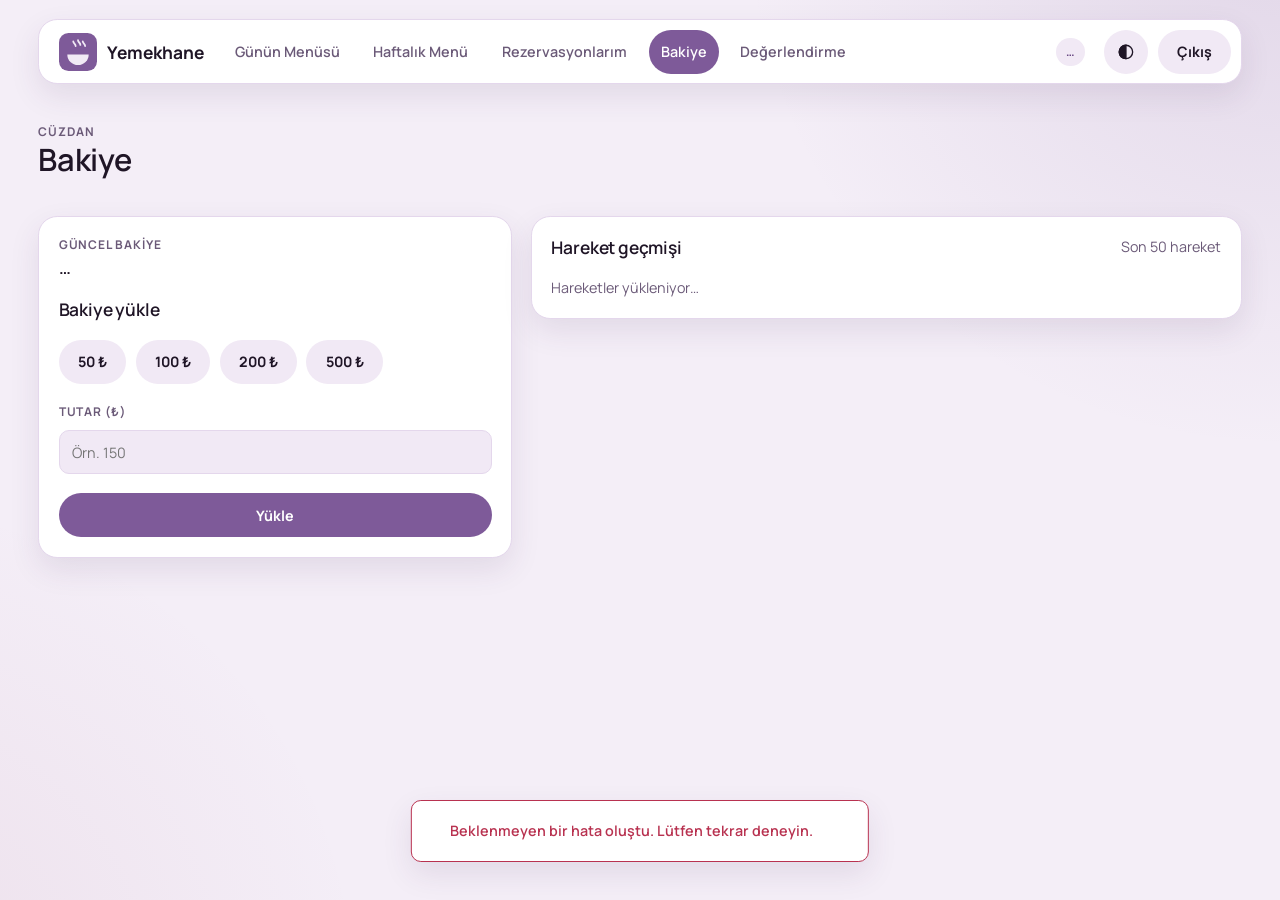
==== frontend/bakiye.html @ 965c5c7d "feat(app): add web api and html/css interface on the starter package - uygulama service (ASP.NET Cor" ====
<!doctype html>
<html lang="tr">
<head>
    <meta charset="utf-8">
    <meta name="viewport" content="width=device-width, initial-scale=1">
    <title>Bakiye · Yemekhane</title>
    <link rel="icon" href="img/ikon.svg" type="image/svg+xml">
    <link rel="preconnect" href="https://fonts.googleapis.com">
    <link rel="stylesheet" href="https://fonts.googleapis.com/css2?family=Manrope:wght@400;500;600;700&display=swap">
    <link rel="stylesheet" href="css/stil.css">
    <script src="js/tema.js"></script>
    <script type="module" src="js/bakiye.js"></script>
</head>
<body>
<div class="sayfa">
    <header class="ust-bar">
        <a class="marka" href="menu.html">
            <img src="img/ikon.svg" alt="" width="36" height="36">
            <span>Yemekhane</span>
        </a>
        <nav class="ana-menu" aria-label="Ana menü">
            <a href="menu.html">Günün Menüsü</a>
            <a href="haftalik.html">Haftalık Menü</a>
            <a href="rezervasyonlarim.html">Rezervasyonlarım</a>
            <a href="bakiye.html">Bakiye</a>
            <a href="degerlendirme.html">Değerlendirme</a>
            <a href="yonetim.html" data-yalniz-yonetici hidden>Yönetim</a>
        </nav>
        <div class="kullanici">
            <a class="cip" href="bakiye.html" id="ust-bakiye" aria-label="Güncel bakiye">…</a>
            <span class="kullanici-adi" id="ust-kullanici"></span>
            <button type="button" class="dugme dugme-kare" id="tema-dugmesi" aria-label="Temayı değiştir" title="Temayı değiştir">
                <svg viewBox="0 0 24 24" fill="none" stroke="currentColor" stroke-width="1.8" aria-hidden="true"><circle cx="12" cy="12" r="9"/><path d="M12 3a9 9 0 0 0 0 18z" fill="currentColor"/></svg>
            </button>
            <button type="button" class="dugme" id="cikis-dugmesi">Çıkış</button>
        </div>
    </header>

    <main class="sayfa-icerik">
        <div class="etiket-deger">
            <span class="ust-etiket">Cüzdan</span>
            <h1>Bakiye</h1>
        </div>

        <div class="iki-sutun">
            <section class="kart" aria-labelledby="yukleme-baslik">
                <div class="etiket-deger">
                    <span class="ust-etiket">Güncel bakiye</span>
                    <strong class="buyuk-deger" id="bakiye">…</strong>
                </div>

                <form class="form" id="yukleme-formu" novalidate>
                    <h2 id="yukleme-baslik">Bakiye yükle</h2>
                    <div class="secim-grubu" role="group" aria-label="Hızlı tutar seç">
                        <button type="button" class="dugme" data-tutar="50">50 ₺</button>
                        <button type="button" class="dugme" data-tutar="100">100 ₺</button>
                        <button type="button" class="dugme" data-tutar="200">200 ₺</button>
                        <button type="button" class="dugme" data-tutar="500">500 ₺</button>
                    </div>
                    <label class="alan">
                        <span>Tutar (₺)</span>
                        <input type="number" name="amount" step="0.01" inputmode="decimal" placeholder="Örn. 150">
                    </label>
                    <button type="submit" class="dugme dugme-ana">Yükle</button>
                </form>
            </section>

            <section class="kart" aria-labelledby="hareket-baslik">
                <div class="bolum-baslik">
                    <h2 id="hareket-baslik">Hareket geçmişi</h2>
                    <span class="ikincil">Son 50 hareket</span>
                </div>
                <div class="tablo-sarmal" id="hareketler" aria-live="polite">
                    <p class="yukleniyor">Hareketler yükleniyor…</p>
                </div>
            </section>
        </div>
    </main>
</div>

<div class="bildirim" id="bildirim" role="status" aria-live="polite" hidden></div>
</body>
</html>
---- frontend/css/stil.css ----
:root {
    --c-zemin: #130E18;
    --c-yuzey: #1D1524;
    --c-ic: #261C2F;
    --c-cizgi: #33273D;
    --c-yazi: #F1EAF5;
    --c-ikincil: #AE9FBA;
    --c-etiket: #9C8DAA;
    --c-vurgu-yazi: #CBB0E0;
    --c-ana: #7E5A99;
    --c-ana-ust: #8E6AA9;
    --c-ana-yazi: #FFFFFF;
    --c-basari: #3FBF8A;
    --c-basari-zemin: rgba(63, 191, 138, 0.14);
    --c-uyari: #E0A458;
    --c-uyari-zemin: rgba(224, 164, 88, 0.14);
    --c-hata: #E2667D;
    --c-hata-zemin: rgba(226, 102, 125, 0.14);
    --c-isik-1: rgba(126, 90, 153, 0.30);
    --c-isik-2: rgba(150, 58, 98, 0.16);
    --c-golge: 0 20px 40px rgba(0, 0, 0, 0.35);
    color-scheme: dark;

    --b: clamp(16px, 3vw, 57.6px);
    --b-c: calc(var(--b) / 4);
    --b-y: calc(var(--b) / 2);
    --b-1: var(--b);
    --b-2: calc(var(--b) * 2);
    --b-4: calc(var(--b) * 4);

    --dokun: max(44px, var(--b));
    --cip: max(28px, var(--b-y));
    --cip-x: max(10px, var(--b-c));
    --ic: max(16px, var(--b-y));
    --alan-x: max(12px, var(--b-c));
    --r-kart: max(16px, var(--b-y));
    --r-ic: max(10px, var(--b-c));

    --y-xs: clamp(12px, calc(var(--b) * .3), 15px);
    --y-s: clamp(13px, calc(var(--b) * .333), 16px);
    --y-m: clamp(14px, calc(var(--b) * .373), 18px);
    --y-l: clamp(16px, calc(var(--b) * .453), 22px);
    --y-xl: clamp(20px, calc(var(--b) * .6), 32px);
    --y-2xl: clamp(24px, calc(var(--b) * .8), 44px);
}

:root[data-tema="acik"] {
    --c-zemin: #F4EEF7;
    --c-yuzey: #FFFFFF;
    --c-ic: #F1E9F5;
    --c-cizgi: #E4D7EC;
    --c-yazi: #1F1526;
    --c-ikincil: #6B5A78;
    --c-etiket: #6B5A78;
    --c-vurgu-yazi: #6A4A84;
    --c-basari: #1F8A5B;
    --c-basari-zemin: rgba(31, 138, 91, 0.12);
    --c-uyari: #9A5B12;
    --c-uyari-zemin: rgba(224, 164, 88, 0.20);
    --c-hata: #B83250;
    --c-hata-zemin: rgba(184, 50, 80, 0.10);
    --c-isik-1: rgba(126, 90, 153, 0.16);
    --c-isik-2: rgba(150, 58, 98, 0.08);
    --c-golge: 0 12px 30px rgba(70, 40, 90, 0.10);
    color-scheme: light;
}

@media (prefers-color-scheme: light) {
    :root:not([data-tema="koyu"]) {
        --c-zemin: #F4EEF7;
        --c-yuzey: #FFFFFF;
        --c-ic: #F1E9F5;
        --c-cizgi: #E4D7EC;
        --c-yazi: #1F1526;
        --c-ikincil: #6B5A78;
        --c-etiket: #6B5A78;
        --c-vurgu-yazi: #6A4A84;
        --c-basari: #1F8A5B;
        --c-basari-zemin: rgba(31, 138, 91, 0.12);
        --c-uyari: #9A5B12;
        --c-uyari-zemin: rgba(224, 164, 88, 0.20);
        --c-hata: #B83250;
        --c-hata-zemin: rgba(184, 50, 80, 0.10);
        --c-isik-1: rgba(126, 90, 153, 0.16);
        --c-isik-2: rgba(150, 58, 98, 0.08);
        --c-golge: 0 12px 30px rgba(70, 40, 90, 0.10);
        color-scheme: light;
    }
}

*,
*::before,
*::after {
    box-sizing: border-box;
}

html {
    -webkit-text-size-adjust: 100%;
}

body {
    margin: 0;
    min-height: 100vh;
    background-color: var(--c-zemin);
    background-image:
        radial-gradient(60vw 60vw at 100% -10%, var(--c-isik-1), transparent 70%),
        radial-gradient(55vw 55vw at -10% 110%, var(--c-isik-2), transparent 70%);
    background-attachment: fixed;
    color: var(--c-yazi);
    font-family: "Manrope", system-ui, -apple-system, "Segoe UI", sans-serif;
    font-size: var(--y-m);
    line-height: 1.5;
}

h1,
h2,
h3 {
    margin: 0;
    font-weight: 600;
    letter-spacing: -0.01em;
    line-height: 1.2;
}

h1 {
    font-size: var(--y-2xl);
}

h2 {
    font-size: var(--y-l);
}

h3 {
    font-size: var(--y-m);
}

p,
ul,
dl,
dd {
    margin: 0;
}

ul {
    padding: 0;
    list-style: none;
}

a {
    color: var(--c-vurgu-yazi);
}

button,
input,
select,
textarea {
    font: inherit;
    color: inherit;
}

:focus-visible {
    outline: 2px solid var(--c-vurgu-yazi);
    outline-offset: 2px;
}

[hidden] {
    display: none !important;
}

.sayfa {
    display: flex;
    flex-direction: column;
    gap: var(--b-1);
    width: 100%;
    max-width: 1500px;
    margin: 0 auto;
    padding: var(--b-y) var(--b-1) var(--b-2);
}

.sayfa-icerik {
    display: flex;
    flex-direction: column;
    gap: var(--b-1);
    min-width: 0;
}

.ust-bar {
    display: grid;
    grid-template-columns: auto minmax(0, 1fr) auto;
    grid-template-areas: "marka menu kullanici";
    align-items: center;
    gap: var(--b-y);
    padding: var(--b-c) var(--b-c) var(--b-c) var(--b-y);
    background: var(--c-yuzey);
    border: 1px solid var(--c-cizgi);
    border-radius: var(--r-kart);
    box-shadow: var(--c-golge);
}

.marka {
    grid-area: marka;
    display: inline-flex;
    align-items: center;
    gap: var(--b-c);
    color: var(--c-yazi);
    font-size: var(--y-l);
    font-weight: 700;
    text-decoration: none;
}

.marka img {
    width: max(32px, var(--b-1));
    height: auto;
}

.ana-menu {
    grid-area: menu;
    display: flex;
    gap: var(--b-c);
    overflow-x: auto;
    scrollbar-width: thin;
}

.ana-menu a {
    display: inline-flex;
    align-items: center;
    min-height: var(--dokun);
    padding: 0 var(--alan-x);
    border-radius: 999px;
    color: var(--c-ikincil);
    font-weight: 600;
    text-decoration: none;
    white-space: nowrap;
}

.ana-menu a:hover {
    color: var(--c-yazi);
    background: var(--c-ic);
}

.ana-menu a[aria-current="page"] {
    background: var(--c-ana);
    color: var(--c-ana-yazi);
}

.kullanici {
    grid-area: kullanici;
    display: flex;
    align-items: center;
    gap: var(--b-c);
}

.kullanici-adi {
    font-weight: 600;
    white-space: nowrap;
}

@media (max-width: 1180px) {
    .ust-bar {
        grid-template-columns: auto minmax(0, 1fr);
        grid-template-areas:
            "marka kullanici"
            "menu menu";
    }

    .kullanici {
        justify-content: flex-end;
    }
}

@media (max-width: 560px) {
    .kullanici-adi {
        display: none;
    }
}

.ust-etiket {
    font-size: var(--y-xs);
    font-weight: 700;
    letter-spacing: 0.08em;
    text-transform: uppercase;
    color: var(--c-etiket);
}

.ikincil {
    color: var(--c-ikincil);
}

.bolum {
    display: flex;
    flex-direction: column;
    gap: var(--b-y);
}

.bolum-baslik {
    display: flex;
    flex-wrap: wrap;
    align-items: flex-end;
    justify-content: space-between;
    gap: var(--b-c) var(--b-y);
}

.kart {
    display: flex;
    flex-direction: column;
    gap: var(--b-y);
    min-width: 0;
    padding: var(--ic);
    background: var(--c-yuzey);
    border: 1px solid var(--c-cizgi);
    border-radius: var(--r-kart);
    box-shadow: var(--c-golge);
}

.izgara {
    display: grid;
    grid-template-columns: repeat(auto-fill, minmax(min(100%, 16em), 1fr));
    gap: var(--b-y);
}

.iki-sutun {
    display: grid;
    grid-template-columns: minmax(0, 2fr) minmax(0, 3fr);
    gap: var(--b-y);
    align-items: start;
}

@media (max-width: 900px) {
    .iki-sutun {
        grid-template-columns: minmax(0, 1fr);
    }
}

.cip {
    display: inline-flex;
    align-items: center;
    gap: var(--b-c);
    min-height: var(--cip);
    padding: 0 var(--cip-x);
    border-radius: 999px;
    background: var(--c-ic);
    color: var(--c-vurgu-yazi);
    font-size: var(--y-xs);
    font-weight: 700;
    text-decoration: none;
    white-space: nowrap;
}

.cip-basari {
    background: var(--c-basari-zemin);
    color: var(--c-basari);
}

.cip-uyari {
    background: var(--c-uyari-zemin);
    color: var(--c-uyari);
}

.cip-hata {
    background: var(--c-hata-zemin);
    color: var(--c-hata);
}

.cipler {
    display: flex;
    flex-wrap: wrap;
    gap: var(--b-c);
}

.etiket-deger {
    display: flex;
    flex-direction: column;
    gap: 0;
}

.etiket-deger strong {
    font-size: var(--y-l);
    font-weight: 600;
}

.ozet {
    display: grid;
    grid-template-columns: repeat(auto-fill, minmax(min(100%, 9em), 1fr));
    gap: var(--b-y);
}

.ozet div {
    display: flex;
    flex-direction: column;
    min-width: 0;
    padding: var(--b-y);
    background: var(--c-ic);
    border-radius: var(--r-ic);
}

.ozet dt {
    font-size: var(--y-xs);
    font-weight: 700;
    letter-spacing: 0.08em;
    text-transform: uppercase;
    color: var(--c-etiket);
}

.ozet dd {
    font-size: var(--y-l);
    font-weight: 600;
    overflow-wrap: anywhere;
}

.buyuk-deger {
    font-size: var(--y-2xl);
    font-weight: 600;
    letter-spacing: -0.02em;
}

.dugme {
    display: inline-flex;
    align-items: center;
    justify-content: center;
    gap: var(--b-c);
    min-height: var(--dokun);
    padding: 0 var(--b-y);
    border: 0;
    border-radius: 999px;
    background: var(--c-ic);
    color: var(--c-yazi);
    font-weight: 700;
    text-decoration: none;
    cursor: pointer;
    white-space: nowrap;
}

.dugme:hover {
    background: var(--c-cizgi);
}

.dugme-ana {
    background: var(--c-ana);
    color: var(--c-ana-yazi);
}

.dugme-ana:hover {
    background: var(--c-ana-ust);
}

.dugme-tehlike {
    background: var(--c-hata-zemin);
    color: var(--c-hata);
}

.dugme-tehlike:hover {
    background: var(--c-hata);
    color: var(--c-ana-yazi);
}

.dugme-kare {
    width: var(--dokun);
    padding: 0;
}

.dugme-kare svg {
    width: 1.25em;
    height: 1.25em;
}

.dugme:disabled,
.dugme[aria-disabled="true"] {
    background: var(--c-ic);
    color: var(--c-ikincil);
    cursor: not-allowed;
    opacity: 0.75;
}

.dugme[aria-busy="true"] {
    cursor: progress;
    opacity: 0.7;
}

.dugme-genis {
    width: 100%;
}

.form {
    display: flex;
    flex-direction: column;
    gap: var(--b-y);
}

.form-izgara {
    display: grid;
    grid-template-columns: repeat(auto-fill, minmax(min(100%, 12em), 1fr));
    gap: var(--b-y);
    align-items: end;
}

.alan {
    display: flex;
    flex-direction: column;
    gap: var(--b-c);
    min-width: 0;
}

.alan > span {
    font-size: var(--y-xs);
    font-weight: 700;
    letter-spacing: 0.08em;
    text-transform: uppercase;
    color: var(--c-etiket);
}

.alan input,
.alan select,
.alan textarea {
    width: 100%;
    min-height: var(--dokun);
    padding: 0 var(--alan-x);
    background: var(--c-ic);
    border: 1px solid var(--c-cizgi);
    border-radius: var(--r-ic);
}

.alan textarea {
    min-height: calc(var(--dokun) * 2);
    padding: var(--b-c) var(--alan-x);
    resize: vertical;
}

.alan input:focus,
.alan select:focus,
.alan textarea:focus {
    border-color: var(--c-vurgu-yazi);
    outline: none;
}

.secim-grubu {
    display: flex;
    flex-wrap: wrap;
    gap: var(--b-c);
}

.secim-grubu button[aria-pressed="true"] {
    background: var(--c-ana);
    color: var(--c-ana-yazi);
}

.tablo-sarmal {
    overflow-x: auto;
}

.tablo {
    width: 100%;
    border-collapse: collapse;
}

.tablo th {
    padding: var(--b-c) var(--b-y);
    font-size: var(--y-xs);
    font-weight: 700;
    letter-spacing: 0.08em;
    text-align: left;
    text-transform: uppercase;
    color: var(--c-etiket);
    border-bottom: 1px solid var(--c-cizgi);
}

.tablo td {
    padding: var(--b-c) var(--b-y);
    border-bottom: 1px solid var(--c-cizgi);
    vertical-align: middle;
}

.tablo tr:last-child td {
    border-bottom: 0;
}

.sayi {
    text-align: right;
    font-variant-numeric: tabular-nums;
    white-space: nowrap;
}

.arti {
    color: var(--c-basari);
}

.eksi {
    color: var(--c-hata);
}

@media (max-width: 700px) {
    .tablo thead {
        display: none;
    }

    .tablo,
    .tablo tbody,
    .tablo tr,
    .tablo td {
        display: block;
        width: 100%;
    }

    .tablo tr {
        display: grid;
        grid-template-columns: repeat(2, minmax(0, 1fr));
        gap: var(--b-c) var(--b-y);
        padding: var(--b-y) 0;
        border-bottom: 1px solid var(--c-cizgi);
    }

    .tablo tr:last-child {
        border-bottom: 0;
    }

    .tablo td {
        padding: 0;
        border: 0;
        text-align: left;
    }

    .tablo td::before {
        content: attr(data-etiket);
        display: block;
        font-size: var(--y-xs);
        font-weight: 700;
        letter-spacing: 0.08em;
        text-transform: uppercase;
        color: var(--c-etiket);
    }

    .tablo td.tam-satir {
        grid-column: 1 / -1;
    }

    .tablo td[data-bos] {
        display: none;
    }
}

.bos-durum {
    display: flex;
    flex-direction: column;
    align-items: center;
    gap: var(--b-c);
    padding: var(--b-2) var(--b-1);
    border: 1px dashed var(--c-cizgi);
    border-radius: var(--r-kart);
    color: var(--c-ikincil);
    text-align: center;
}

.yukleniyor {
    color: var(--c-ikincil);
}

.bildirim {
    position: fixed;
    left: 50%;
    bottom: var(--b-1);
    z-index: 10;
    width: min(32em, calc(100% - var(--b-2)));
    padding: var(--b-y) var(--b-1);
    border-radius: var(--r-ic);
    background: var(--c-yuzey);
    border: 1px solid var(--c-cizgi);
    box-shadow: var(--c-golge);
    font-weight: 600;
    transform: translateX(-50%);
}

.bildirim-basari {
    border-color: var(--c-basari);
    color: var(--c-basari);
}

.bildirim-hata {
    border-color: var(--c-hata);
    color: var(--c-hata);
}

.yemek-listesi {
    display: flex;
    flex-direction: column;
}

.yemek {
    display: flex;
    flex-wrap: wrap;
    align-items: center;
    justify-content: space-between;
    gap: var(--b-c) var(--b-y);
    padding: var(--b-y) 0;
    border-bottom: 1px solid var(--c-cizgi);
}

.yemek:last-child {
    border-bottom: 0;
}

.yemek-ad {
    display: flex;
    flex-direction: column;
}

.yemek-ad strong {
    font-weight: 600;
}

.yemek-bilgi {
    display: flex;
    flex-wrap: wrap;
    align-items: center;
    gap: var(--b-c);
}

.kalori {
    min-width: 5.5em;
    color: var(--c-ikincil);
    text-align: right;
    font-variant-numeric: tabular-nums;
}

.hafta-gezinme {
    display: flex;
    flex-wrap: wrap;
    align-items: center;
    gap: var(--b-c);
}

.hafta-gezinme strong {
    min-width: 12em;
    text-align: center;
}

.hafta {
    display: grid;
    grid-template-columns: repeat(auto-fill, minmax(min(100%, 17em), 1fr));
    gap: var(--b-y);
}

.gun-bugun {
    border-color: var(--c-ana);
}

.ogun {
    display: flex;
    flex-direction: column;
    gap: var(--b-c);
    padding: var(--b-y);
    background: var(--c-ic);
    border-radius: var(--r-ic);
}

.ogun-ust {
    display: flex;
    align-items: baseline;
    justify-content: space-between;
    gap: var(--b-c);
}

.ogun-yemekler {
    color: var(--c-ikincil);
    font-size: var(--y-s);
}

.ogun-alt {
    display: flex;
    flex-wrap: wrap;
    align-items: center;
    justify-content: space-between;
    gap: var(--b-c);
}

.ogun .cip,
.ogun .dugme {
    background: var(--c-yuzey);
}

.ogun .cip-basari {
    background: var(--c-basari-zemin);
}

.ogun .dugme:disabled {
    flex: 1 1 100%;
    padding: var(--b-c) var(--b-y);
    white-space: normal;
    text-align: center;
}

.ogun .dugme-ana {
    background: var(--c-ana);
}

.doluluk {
    display: flex;
    align-items: center;
    gap: var(--b-c);
    min-width: 9em;
}

.doluluk-cubuk {
    flex: 1;
    height: 6px;
    overflow: hidden;
    border-radius: 999px;
    background: var(--c-ic);
}

.doluluk-cubuk span {
    display: block;
    height: 100%;
    border-radius: 999px;
    background: var(--c-ana);
}

.yildizlar {
    display: inline-flex;
    flex-direction: row-reverse;
    justify-content: flex-end;
    gap: 2px;
    border: 0;
    margin: 0;
    padding: 0;
}

.yildizlar input {
    position: absolute;
    opacity: 0;
    pointer-events: none;
}

.yildizlar label {
    display: inline-flex;
    align-items: center;
    justify-content: center;
    width: var(--dokun);
    height: var(--dokun);
    color: var(--c-cizgi);
    font-size: var(--y-xl);
    cursor: pointer;
}

.yildizlar label:hover,
.yildizlar label:hover ~ label,
.yildizlar input:checked ~ label {
    color: var(--c-uyari);
}

.yildizlar input:focus-visible + label {
    outline: 2px solid var(--c-vurgu-yazi);
    border-radius: var(--r-ic);
}

.puan {
    color: var(--c-uyari);
    letter-spacing: 2px;
}

.yemek-secimi {
    display: grid;
    grid-template-columns: repeat(auto-fill, minmax(min(100%, 14em), 1fr));
    gap: var(--b-y);
}

.yemek-secimi fieldset {
    display: flex;
    flex-direction: column;
    gap: 0;
    margin: 0;
    padding: var(--b-y);
    border: 1px solid var(--c-cizgi);
    border-radius: var(--r-ic);
}

.yemek-secimi legend {
    padding: 0 var(--b-c);
    font-size: var(--y-xs);
    font-weight: 700;
    letter-spacing: 0.08em;
    text-transform: uppercase;
    color: var(--c-etiket);
}

.onay-kutusu {
    display: flex;
    align-items: center;
    gap: var(--b-c);
    min-height: var(--dokun);
    cursor: pointer;
}

.onay-kutusu input {
    width: 1.15em;
    height: 1.15em;
    accent-color: var(--c-ana);
}

.onay-kutusu small {
    margin-left: auto;
    color: var(--c-ikincil);
}

.giris-sayfasi {
    display: grid;
    place-items: center;
    min-height: 100vh;
    padding: var(--b-1);
}

.giris-kart {
    width: min(100%, 28em);
}

.giris-ust {
    display: flex;
    align-items: center;
    justify-content: space-between;
    gap: var(--b-y);
}

.hata-metni {
    padding: var(--b-y);
    border-radius: var(--r-ic);
    background: var(--c-hata-zemin);
    color: var(--c-hata);
    font-weight: 600;
}
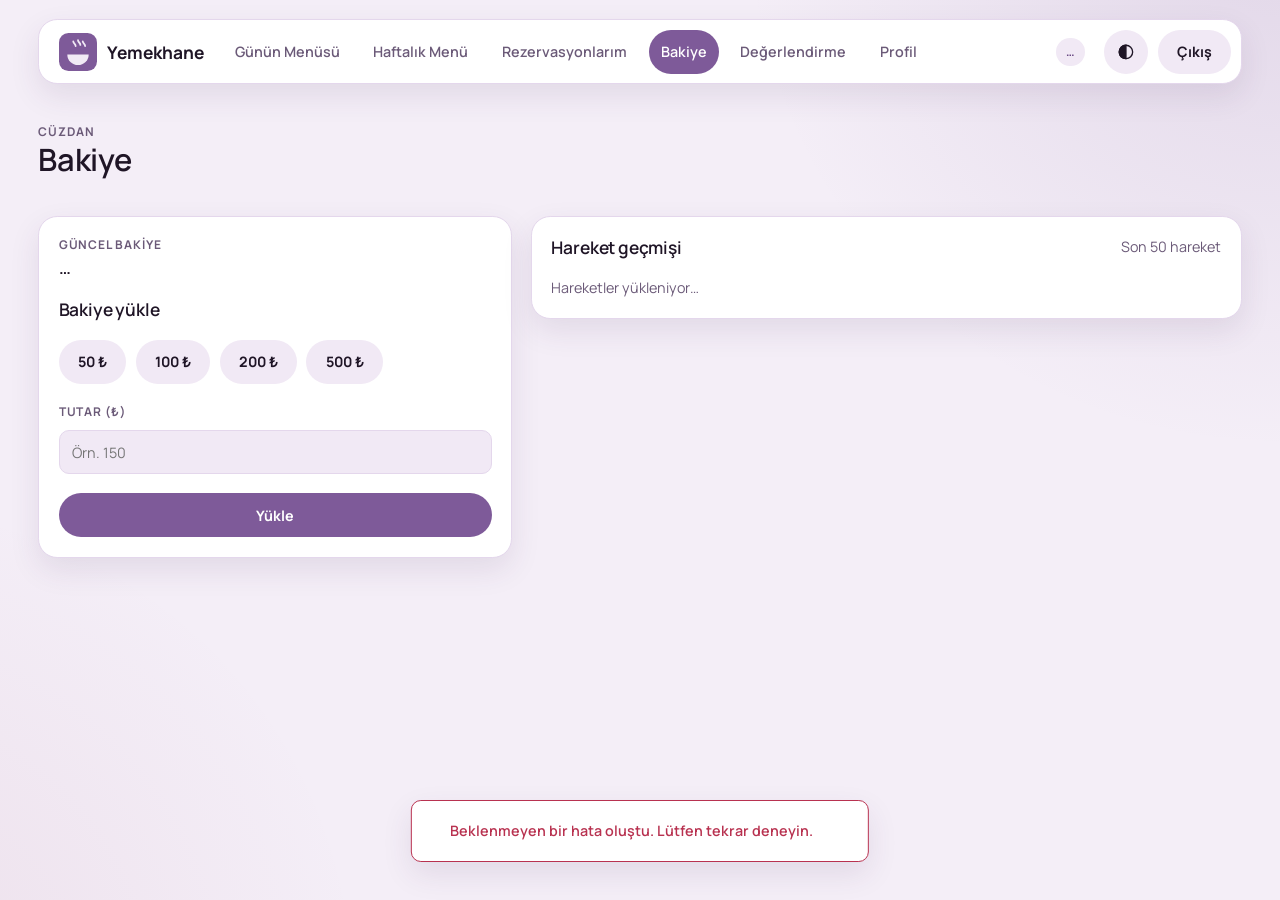
==== commit 97ab2e5e: "feat(change-request): add half portions and allergen warnings - 04_degisiklik.sql: kullanici_alerjen" ====
--- a/frontend/bakiye.html
+++ b/frontend/bakiye.html
@@ -24,6 +24,7 @@
             <a href="rezervasyonlarim.html">Rezervasyonlarım</a>
             <a href="bakiye.html">Bakiye</a>
             <a href="degerlendirme.html">Değerlendirme</a>
+            <a href="profil.html">Profil</a>
             <a href="yonetim.html" data-yalniz-yonetici hidden>Yönetim</a>
         </nav>
         <div class="kullanici">
--- a/frontend/css/stil.css
+++ b/frontend/css/stil.css
@@ -779,6 +779,10 @@
     background: var(--c-basari-zemin);
 }
 
+.ogun .cip-hata {
+    background: var(--c-hata-zemin);
+}
+
 .ogun .dugme:disabled {
     flex: 1 1 100%;
     padding: var(--b-c) var(--b-y);
@@ -917,6 +921,64 @@
     gap: var(--b-y);
 }
 
+.gorunmez {
+    position: absolute;
+    width: 1px;
+    height: 1px;
+    overflow: hidden;
+    clip: rect(0 0 0 0);
+    white-space: nowrap;
+}
+
+.uyari-kutusu {
+    padding: var(--b-y);
+    border-left: 4px solid var(--c-hata);
+    border-radius: var(--r-ic);
+    background: var(--c-hata-zemin);
+    color: var(--c-yazi);
+}
+
+.uyari-kutusu strong,
+.uyari-metni {
+    color: var(--c-hata);
+    font-weight: 700;
+}
+
+.yemek-uyari {
+    margin: 0 calc(var(--b-c) * -1);
+    padding-left: var(--b-c);
+    padding-right: var(--b-c);
+    border-radius: var(--r-ic);
+    background: var(--c-hata-zemin);
+}
+
+.alerjen-secimi {
+    display: grid;
+    grid-template-columns: repeat(auto-fill, minmax(min(100%, 12em), 1fr));
+    gap: 0 var(--b-y);
+}
+
+.porsiyon-secimi {
+    display: flex;
+    flex-wrap: wrap;
+    align-items: center;
+    gap: var(--b-c);
+}
+
+.porsiyon-secimi select {
+    min-height: var(--dokun);
+    padding: 0 var(--alan-x);
+    background: var(--c-yuzey);
+    border: 1px solid var(--c-cizgi);
+    border-radius: 999px;
+}
+
+.yarim-fiyat {
+    color: var(--c-ikincil);
+    font-size: var(--y-s);
+    font-weight: 600;
+}
+
 .hata-metni {
     padding: var(--b-y);
     border-radius: var(--r-ic);
